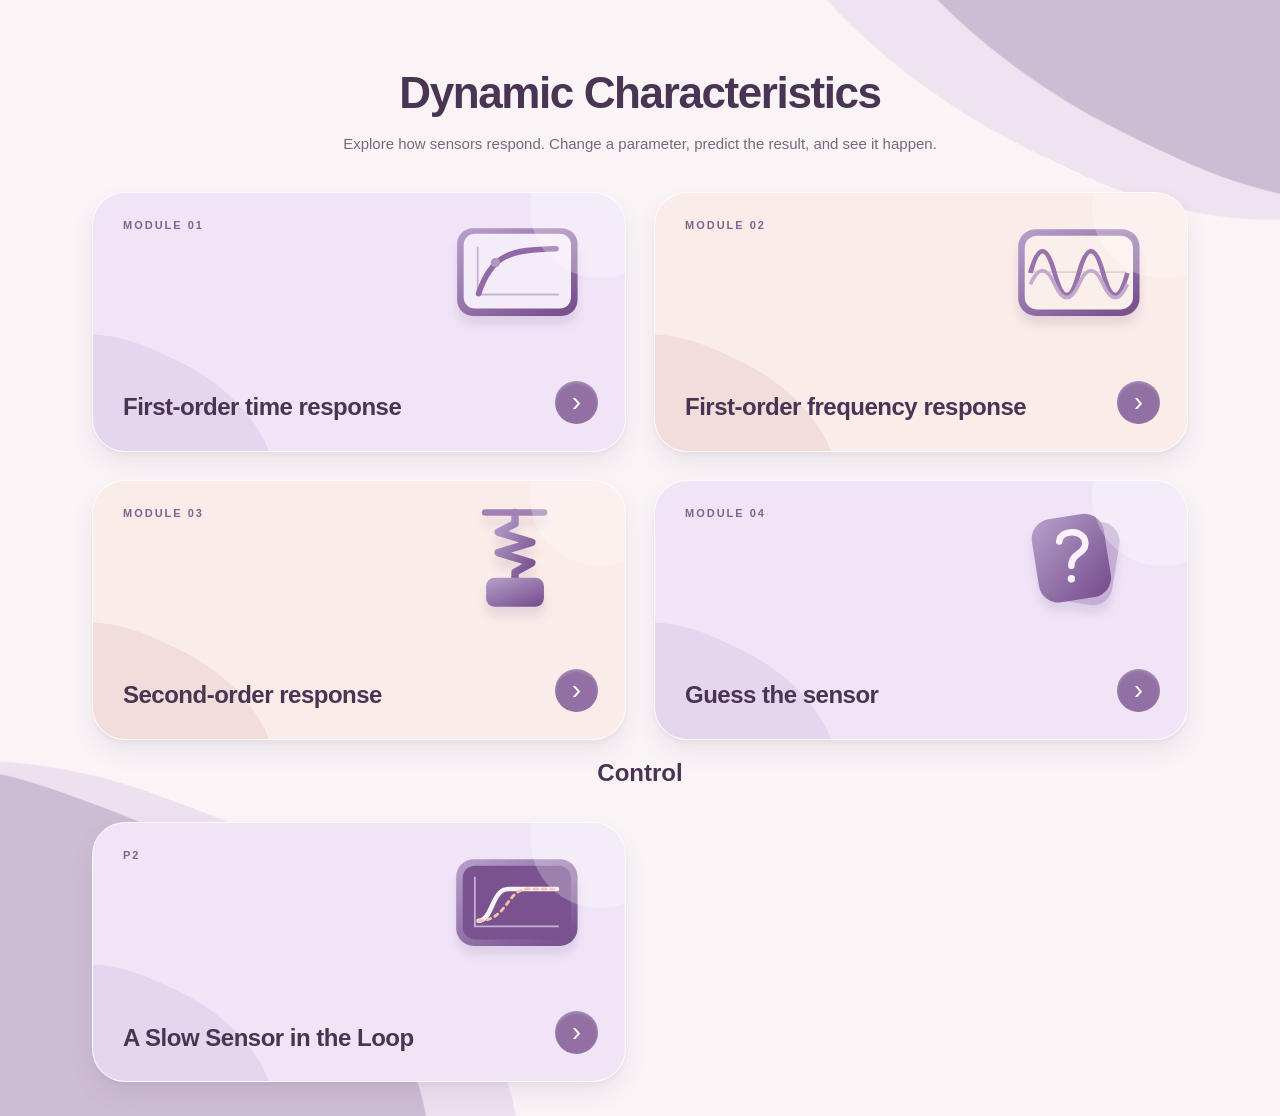
==== index.html @ b49f7ba7 "Deepen the P2 illustration colors Updated SVG elements and colors in the module card." ====
<!DOCTYPE html>
<html lang="en">
<head>
  <meta charset="UTF-8">
  <meta name="viewport" content="width=device-width, initial-scale=1">
  <title>Dynamic Characteristics · T23</title>
  <link rel="stylesheet" href="style.css">
</head>

<body>
  <!-- Shared gradient used by the SVG illustrations -->
  <svg width="0" height="0" style="position: absolute;" aria-hidden="true">
    <defs>
      <linearGradient id="purple" x2="0.8" y2="1">
        <stop stop-color="#b8a0cc" />
        <stop offset="1" stop-color="#79528f" />
      </linearGradient>
    </defs>
  </svg>

  <main>
    <header>
      <h1>Dynamic Characteristics</h1>
      <p class="intro">
        Explore how sensors respond. Change a parameter,
        predict the result, and see it happen.
      </p>
    </header>

    <!-- Links to the four modules -->
    <div class="modules-grid">
      <a class="module-card" href="module1.html">
        <span class="module-number">MODULE 01</span>

        <svg class="module-icon" viewBox="0 0 160 120" aria-hidden="true">
          <rect x="18" y="12" width="129" height="94" rx="17" fill="url(#purple)" />
          <rect x="25" y="18" width="115" height="80" rx="12" fill="#f5ecfa" />
          <path d="M40 32 V83 H127" fill="none" stroke="#c8b3d6" stroke-width="2" />
          <path
            d="M41 82 C55 40 75 35 124 34"
            fill="none"
            stroke="#9169a6"
            stroke-width="6"
            stroke-linecap="round"
          />
          <circle cx="59" cy="49" r="5" fill="#b394c5" />
        </svg>

        <h2>First-order time response</h2>
        <span class="arrow" aria-hidden="true">›</span>
      </a>

      <a class="module-card pink-card" href="module2.html">
        <span class="module-number">MODULE 02</span>

        <svg class="module-icon" viewBox="0 0 160 120" aria-hidden="true">
          <rect x="17" y="13" width="130" height="93" rx="19" fill="url(#purple)" />
          <rect x="24" y="20" width="116" height="79" rx="13" fill="#fbefeb" />
          <path d="M30 59 H133" stroke="#e4cedd" stroke-width="2" />
          <path
            d="M30 60 Q43 13 56 60 T82 60 T108 60 T134 60"
            fill="none"
            stroke="#9973ac"
            stroke-width="5"
          />
          <path
            d="M30 72 Q43 43 56 72 T82 72 T108 72 T134 72"
            fill="none"
            stroke="#c4a9ce"
            stroke-width="4"
          />
        </svg>

        <h2>First-order frequency response</h2>
        <span class="arrow" aria-hidden="true">›</span>
      </a>

      <a class="module-card pink-card" href="module3.html">
        <span class="module-number">MODULE 03</span>

        <svg class="module-icon" viewBox="0 0 160 120" aria-hidden="true">
          <path
            d="M80 8 V20 L62 29 L98 40 L62 51 L98 62 L80 72 V82"
            fill="none"
            stroke="url(#purple)"
            stroke-width="8"
            stroke-linecap="round"
            stroke-linejoin="round"
          />
          <rect x="49" y="78" width="62" height="31" rx="9" fill="url(#purple)" />
          <path d="M48 8 H111" stroke="#a181b5" stroke-width="7" stroke-linecap="round" />
        </svg>

        <h2>Second-order response</h2>
        <span class="arrow" aria-hidden="true">›</span>
      </a>

      <a class="module-card" href="module4.html">
        <span class="module-number">MODULE 04</span>

        <svg class="module-icon" viewBox="0 0 160 120" aria-hidden="true">
          <rect
            x="44" y="15" width="78" height="90" rx="21"
            transform="rotate(9 83 60)"
            fill="#c5aed5"
          />
          <rect
            x="35" y="12" width="78" height="90" rx="21"
            transform="rotate(-9 74 57)"
            fill="url(#purple)"
          />
          <path
            d="M61 39 C62 25 89 26 89 41 C89 53 74 51 74 65"
            fill="none"
            stroke="#faf1fd"
            stroke-width="7"
            stroke-linecap="round"
          />
          <circle cx="74" cy="79" r="4" fill="#faf1fd" />
        </svg>

        <h2>Guess the sensor</h2>
        <span class="arrow" aria-hidden="true">›</span>
      </a>
    </div>
    <section id="control" aria-labelledby="control-heading">
      <header><h2 id="control-heading">Control</h2></header>
      <div class="modules-grid">
        <a class="module-card" href="p2.html">
          <span class="module-number">P2</span>
          <svg class="module-icon" viewBox="0 0 160 120" aria-hidden="true">
            <rect x="17" y="13" width="130" height="93" rx="19" fill="url(#purple)" />
            <rect x="24" y="20" width="116" height="79" rx="13" fill="#79528f" />
            <path d="M37 32 V85 H127" fill="none" stroke="#c5aed5" stroke-width="2" />
            <path d="M41 79 C56 79 55 45 73 45 H125" fill="none" stroke="#faf1fd" stroke-width="5" stroke-linecap="round" />
            <path d="M41 79 C72 79 71 45 94 45 H125" fill="none" stroke="#f5c3a5" stroke-width="3" stroke-linecap="round" stroke-dasharray="4 5" />
          </svg>

          <h2>A Slow Sensor in the Loop</h2>
          <span class="arrow" aria-hidden="true">›</span>
        </a>
      </div>
    </section>
  </main>
</body>
</html>
---- style.css ----
/* Page appearance */
* {
  box-sizing: border-box;
}

body {
  margin: 0;
  min-height: 100vh;
  background: #faf4f7;
  color: #493553;
  font-family: "Segoe UI", Arial, sans-serif;
  isolation: isolate;
}

/* Decorative background shapes */
body::before,
body::after {
  content: "";
  position: fixed;
  z-index: -1;
  width: 65vw;
  height: 40vw;
  border-radius: 45% 55% 40% 60%;
  background: #b6a0c2;
  opacity: 0.65;
  pointer-events: none;
}

body::before {
  right: -26vw;
  top: -29vw;
  transform: rotate(25deg);
  box-shadow: -80px 55px 0 #e7dcec;
}

body::after {
  left: -30vw;
  bottom: -32vw;
  transform: rotate(20deg);
  box-shadow: 85px -30px 0 #e6d8ed;
}

/* Page heading */
main {
  max-width: 1160px;
  margin: auto;
  padding: 55px 32px 34px;
}

header {
  text-align: center;
  margin-bottom: 35px;
}

.course-name {
  font-size: 12px;
  font-weight: 600;
  letter-spacing: 3px;
  text-transform: uppercase;
  color: #80618e;
}

h1 {
  margin: 13px 0;
  font-size: clamp(29px, 4vw, 44px);
  font-weight: 600;
  letter-spacing: -1.4px;
}

.intro {
  margin: 0;
  font-size: 15px;
  line-height: 1.7;
  color: #78687e;
}

/* Module cards */
.modules-grid {
  display: grid;
  grid-template-columns: 1fr 1fr;
  gap: 28px;
}

.module-card {
  position: relative;
  display: flex;
  flex-direction: column;
  justify-content: space-between;
  min-height: 260px;
  padding: 26px 30px 28px;
  border: 1px solid #ffffffdc;
  border-radius: 33px;
  background: #f0e5f7;
  box-shadow:
    0 12px 23px #5b3d6c17,
    0 3px 5px #5b3d6c0c;
  overflow: hidden;
  text-decoration: none;
  color: inherit;
  transition: transform 0.2s, box-shadow 0.2s;
}

.pink-card {
  background: #faece8;
}

.module-card::before {
  content: "";
  position: absolute;
  width: 300px;
  height: 210px;
  left: -110px;
  bottom: -110px;
  border-radius: 50% 60% 35% 70%;
  background: #d8c4e5;
  opacity: 0.46;
  transform: rotate(25deg);
  pointer-events: none;
}

.pink-card::before {
  background: #eacac8;
}

.module-card::after {
  content: "";
  position: absolute;
  width: 140px;
  height: 140px;
  right: -45px;
  top: -55px;
  border-radius: 50%;
  background: #fff4;
  pointer-events: none;
}

.module-card:hover {
  transform: translateY(-5px);
  box-shadow: 0 17px 30px #5b3d6c24;
}

.module-card:focus-visible {
  outline: 3px solid #78518e;
  outline-offset: 5px;
}

.module-number {
  position: relative;
  font-size: 11px;
  font-weight: 700;
  letter-spacing: 2px;
  color: #81628f;
}

.module-icon {
  position: absolute;
  right: 35px;
  top: 24px;
  width: 150px;
  height: 112px;
  filter: drop-shadow(0 9px 5px #6f478a23);
}

.module-card h2 {
  position: relative;
  margin: 110px 55px 0 0;
  font-size: 24px;
  font-weight: 600;
  letter-spacing: -0.5px;
  line-height: 1.3;
}

.arrow {
  position: absolute;
  right: 27px;
  bottom: 27px;
  display: grid;
  place-items: center;
  width: 43px;
  height: 43px;
  border-radius: 50%;
  background: #9270a4;
  color: white;
  font-size: 27px;
  box-shadow: inset 0 2px 3px #ffffff35;
}

footer {
  margin-top: 29px;
  text-align: center;
  font-size: 11px;
  letter-spacing: 0.9px;
  color: #8d7a94;
}

/* Mobile layout */
@media (max-width: 680px) {
  main {
    padding: 32px 20px;
  }

  header {
    margin-bottom: 27px;
  }

  h1 {
    letter-spacing: -0.8px;
  }

  .modules-grid {
    grid-template-columns: 1fr;
    gap: 20px;
  }

  .module-card {
    min-height: 245px;
    padding: 25px;
  }

  .module-card h2 {
    font-size: 23px;
  }

  footer {
    line-height: 1.8;
  }
}

@media (prefers-reduced-motion: reduce) {
  .module-card {
    transition: none;
  }

  .module-card:hover {
    transform: none;
  }
}
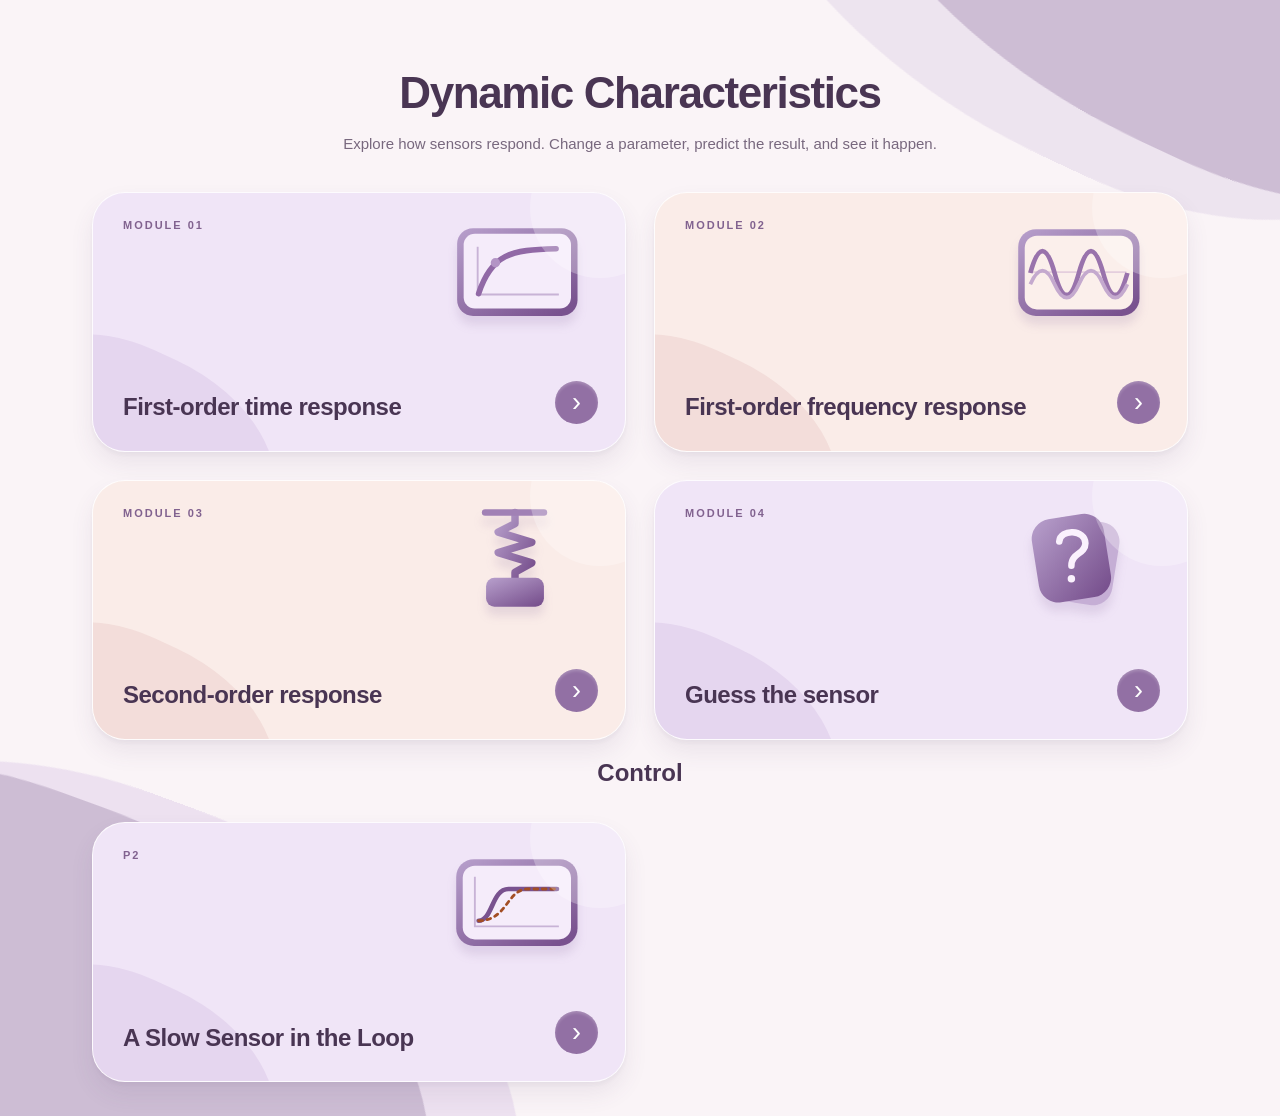
==== commit d07f5c16: "Restore the original P2 illustration palette" ====
--- a/index.html
+++ b/index.html
@@ -130,10 +130,10 @@
           <span class="module-number">P2</span>
           <svg class="module-icon" viewBox="0 0 160 120" aria-hidden="true">
             <rect x="17" y="13" width="130" height="93" rx="19" fill="url(#purple)" />
-            <rect x="24" y="20" width="116" height="79" rx="13" fill="#79528f" />
-            <path d="M37 32 V85 H127" fill="none" stroke="#c5aed5" stroke-width="2" />
-            <path d="M41 79 C56 79 55 45 73 45 H125" fill="none" stroke="#faf1fd" stroke-width="5" stroke-linecap="round" />
-            <path d="M41 79 C72 79 71 45 94 45 H125" fill="none" stroke="#f5c3a5" stroke-width="3" stroke-linecap="round" stroke-dasharray="4 5" />
+            <rect x="24" y="20" width="116" height="79" rx="13" fill="#f5ecfa" />
+            <path d="M37 32 V85 H127" fill="none" stroke="#c8b3d6" stroke-width="2" />
+            <path d="M41 79 C56 79 55 45 73 45 H125" fill="none" stroke="#79528f" stroke-width="5" stroke-linecap="round" />
+            <path d="M41 79 C72 79 71 45 94 45 H125" fill="none" stroke="#a34e24" stroke-width="3" stroke-linecap="round" stroke-dasharray="4 5" />
           </svg>
 
           <h2>A Slow Sensor in the Loop</h2>
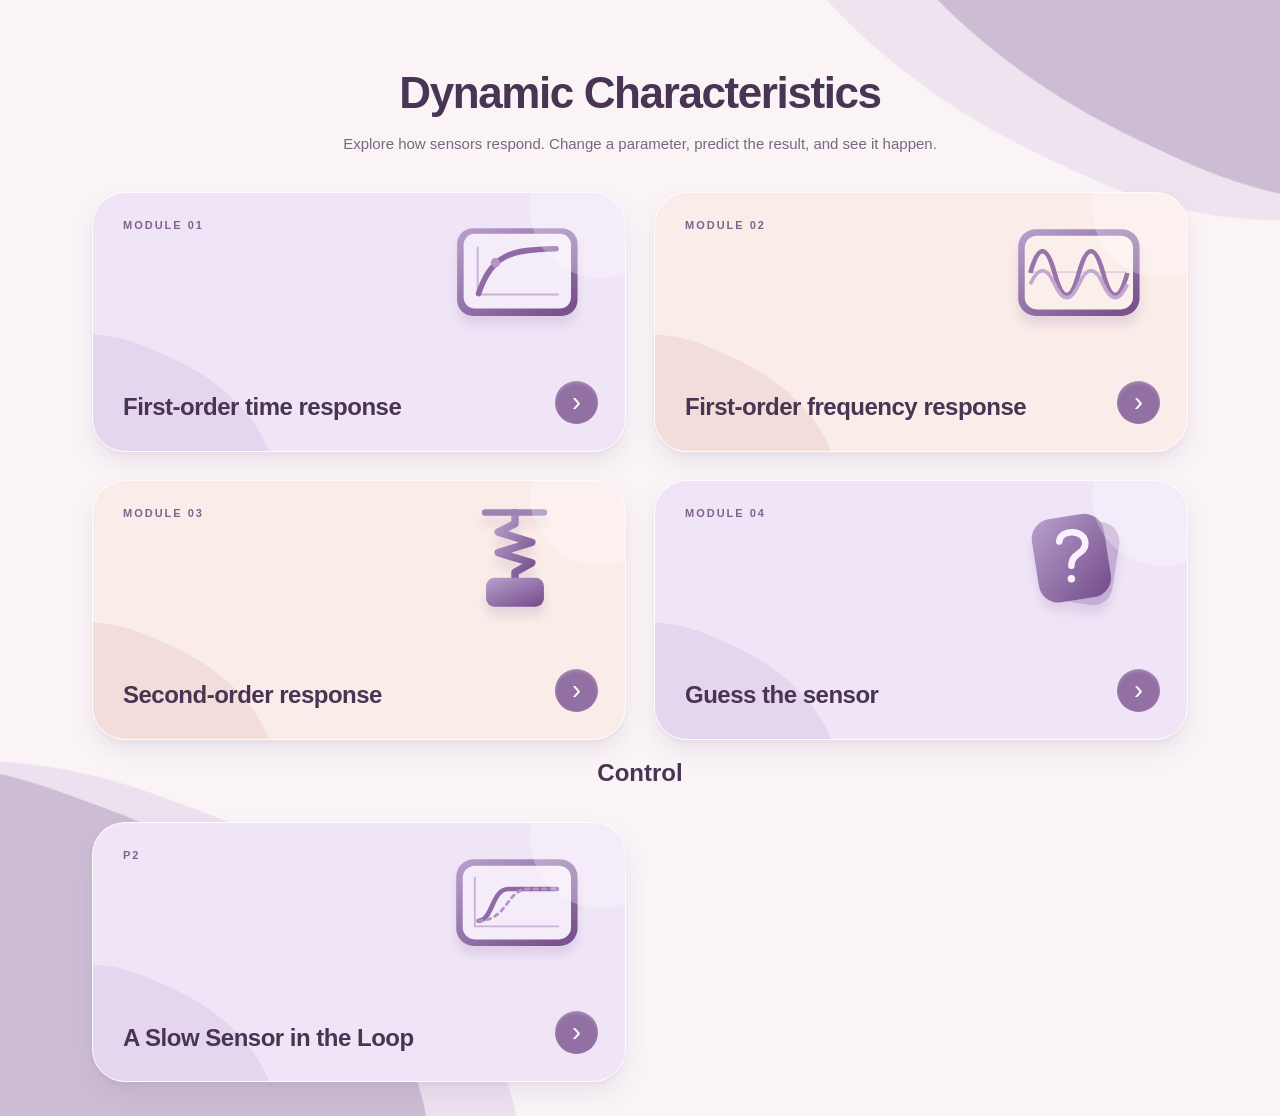
==== commit 8450c95e: "Match P2 illustration to Module 1 palette" ====
--- a/index.html
+++ b/index.html
@@ -132,8 +132,8 @@
             <rect x="17" y="13" width="130" height="93" rx="19" fill="url(#purple)" />
             <rect x="24" y="20" width="116" height="79" rx="13" fill="#f5ecfa" />
             <path d="M37 32 V85 H127" fill="none" stroke="#c8b3d6" stroke-width="2" />
-            <path d="M41 79 C56 79 55 45 73 45 H125" fill="none" stroke="#79528f" stroke-width="5" stroke-linecap="round" />
-            <path d="M41 79 C72 79 71 45 94 45 H125" fill="none" stroke="#a34e24" stroke-width="3" stroke-linecap="round" stroke-dasharray="4 5" />
+            <path d="M41 79 C56 79 55 45 73 45 H125" fill="none" stroke="#9169a6" stroke-width="5" stroke-linecap="round" />
+            <path d="M41 79 C72 79 71 45 94 45 H125" fill="none" stroke="#b394c5" stroke-width="3" stroke-linecap="round" stroke-dasharray="4 5" />
           </svg>
 
           <h2>A Slow Sensor in the Loop</h2>
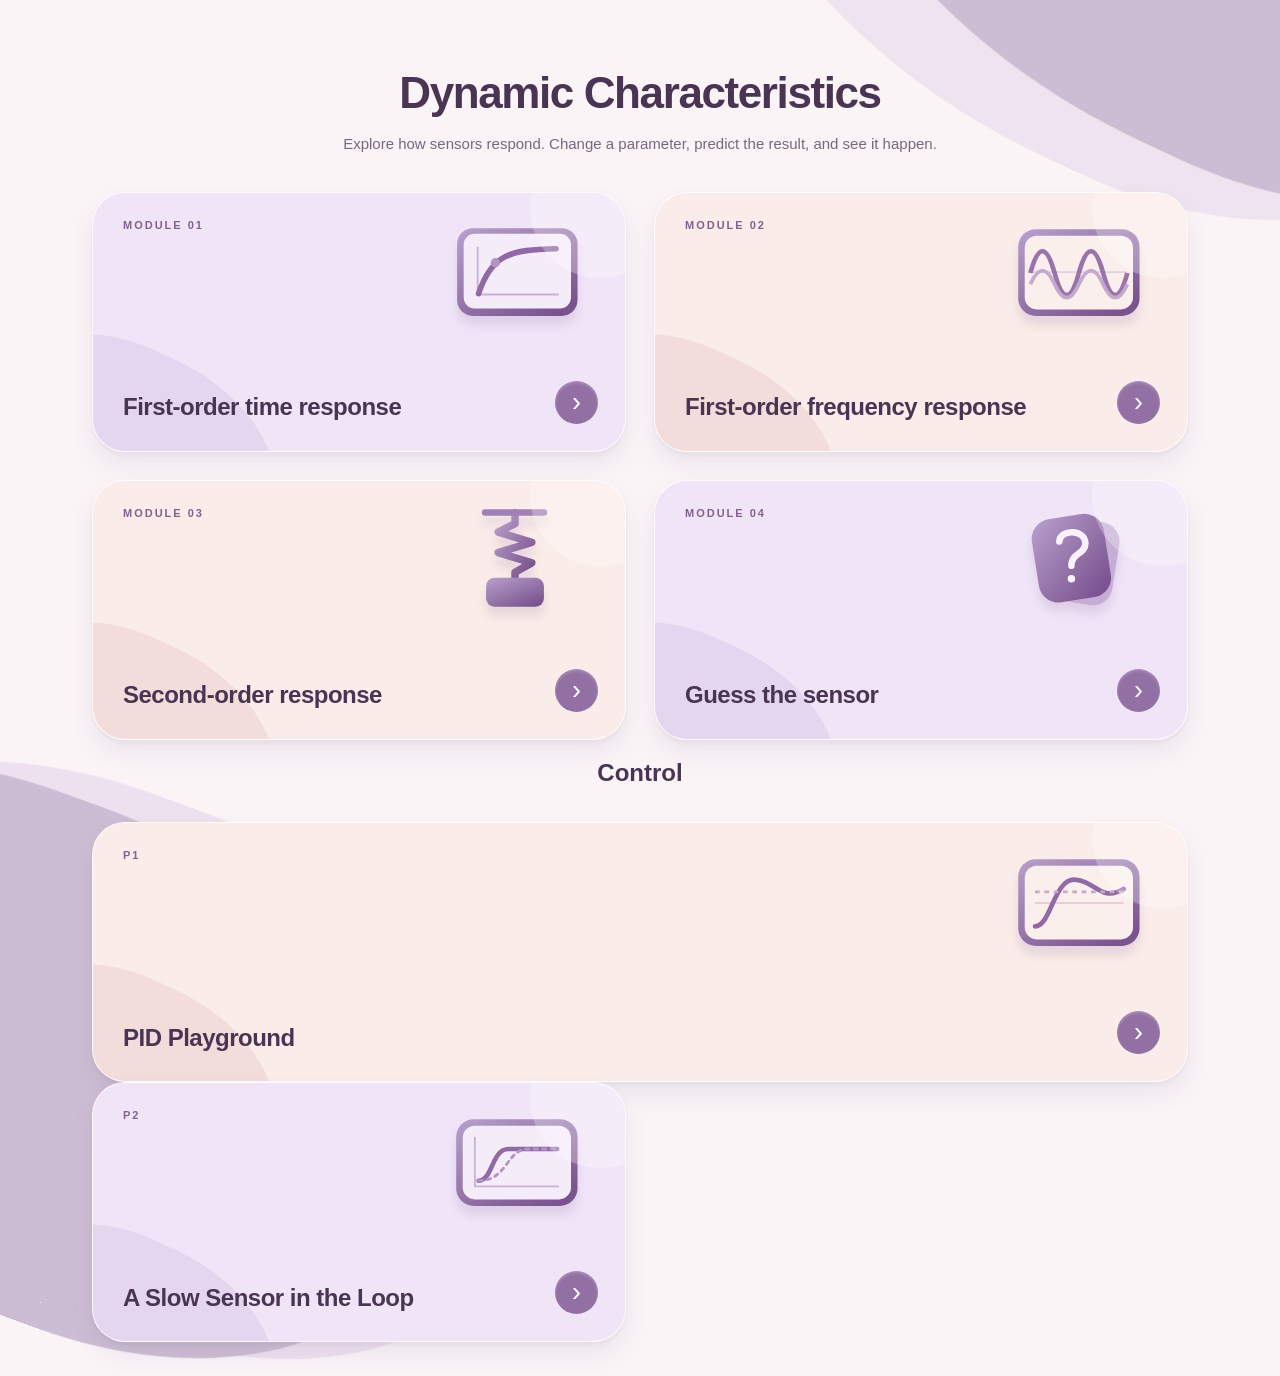
==== commit 18193da9: "Update index.html" ====
--- a/index.html
+++ b/index.html
@@ -125,6 +125,39 @@
     </div>
     <section id="control" aria-labelledby="control-heading">
       <header><h2 id="control-heading">Control</h2></header>
+      
+<a class="module-card pink-card" href="control-p1.html">
+  <span class="module-number">P1</span>
+
+  <svg class="module-icon" viewBox="0 0 160 120"
+       aria-hidden="true">
+    <rect x="17" y="13" width="130" height="93"
+          rx="19" fill="url(#purple)" />
+
+    <rect x="24" y="20" width="116" height="79"
+          rx="13" fill="#fbefeb" />
+
+    <path d="M35 60 H130"
+          stroke="#e4cedd" stroke-width="2" />
+
+    <path d="M35 85 C52 85 55 35 77 35
+             S105 60 130 45"
+          fill="none"
+          stroke="#9169a6"
+          stroke-width="5"
+          stroke-linecap="round" />
+
+    <path d="M35 48 H130"
+          fill="none"
+          stroke="#c4a9ce"
+          stroke-width="3"
+          stroke-dasharray="5 5" />
+  </svg>
+
+  <h2>PID Playground</h2>
+  <span class="arrow" aria-hidden="true">›</span>
+</a>
+
       <div class="modules-grid">
         <a class="module-card" href="p2.html">
           <span class="module-number">P2</span>
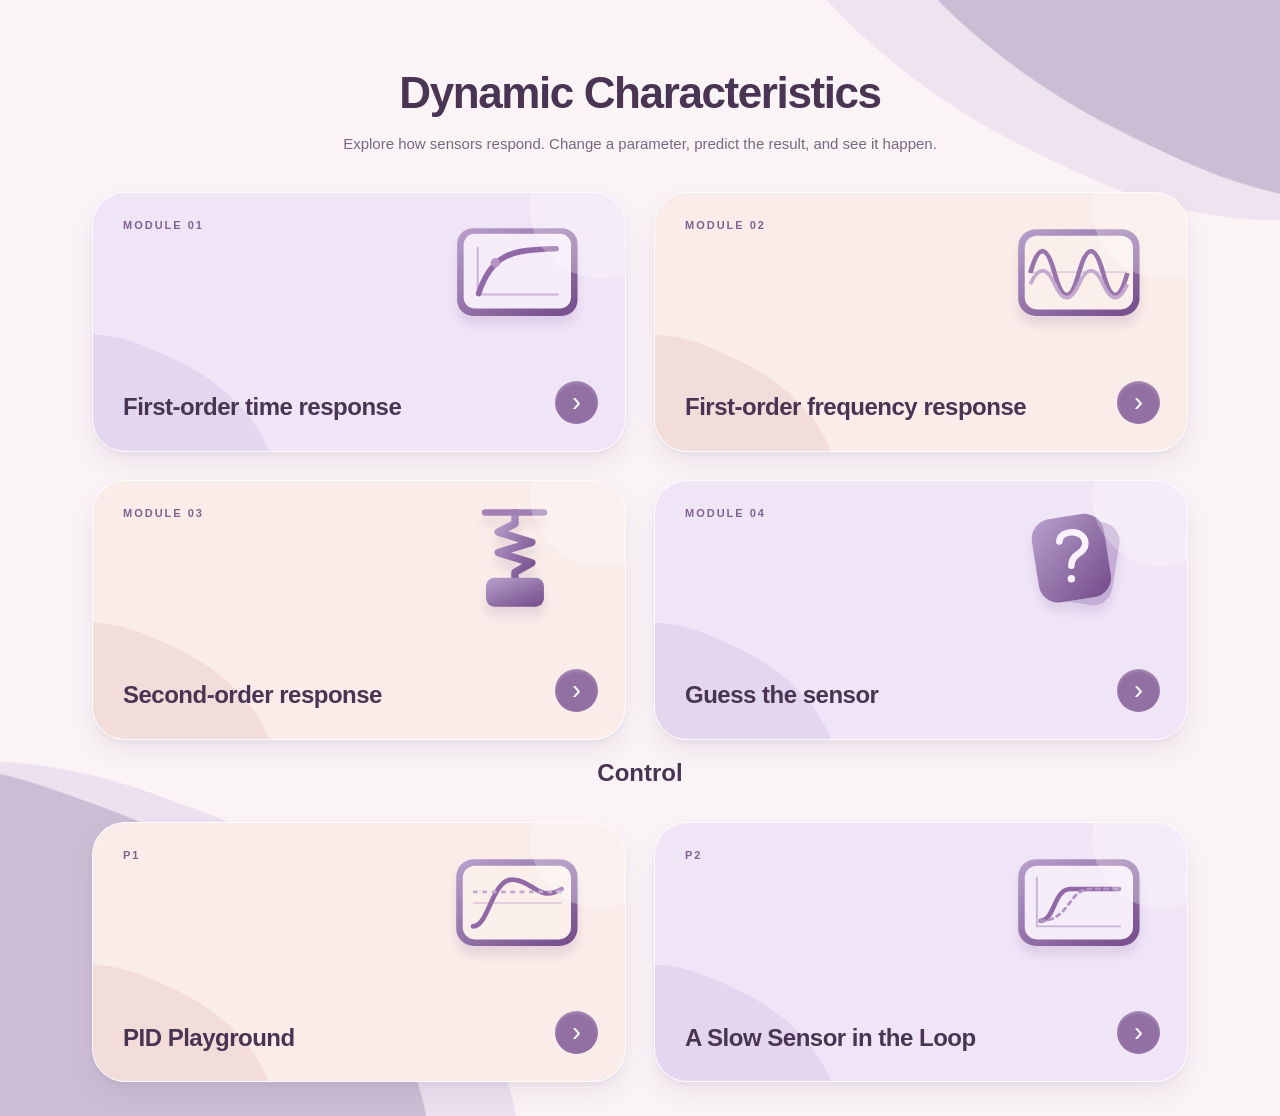
==== commit 839c41e2: "Update index.html" ====
--- a/index.html
+++ b/index.html
@@ -126,6 +126,8 @@
     <section id="control" aria-labelledby="control-heading">
       <header><h2 id="control-heading">Control</h2></header>
       
+   <div class="modules-grid">
+      
 <a class="module-card pink-card" href="control-p1.html">
   <span class="module-number">P1</span>
 
@@ -158,7 +160,7 @@
   <span class="arrow" aria-hidden="true">›</span>
 </a>
 
-      <div class="modules-grid">
+      
         <a class="module-card" href="p2.html">
           <span class="module-number">P2</span>
           <svg class="module-icon" viewBox="0 0 160 120" aria-hidden="true">
--- a/style.css
+++ b/style.css
@@ -234,4 +234,6 @@
   .module-card:hover {
     transform: none;
   }
-}+}
+
+}
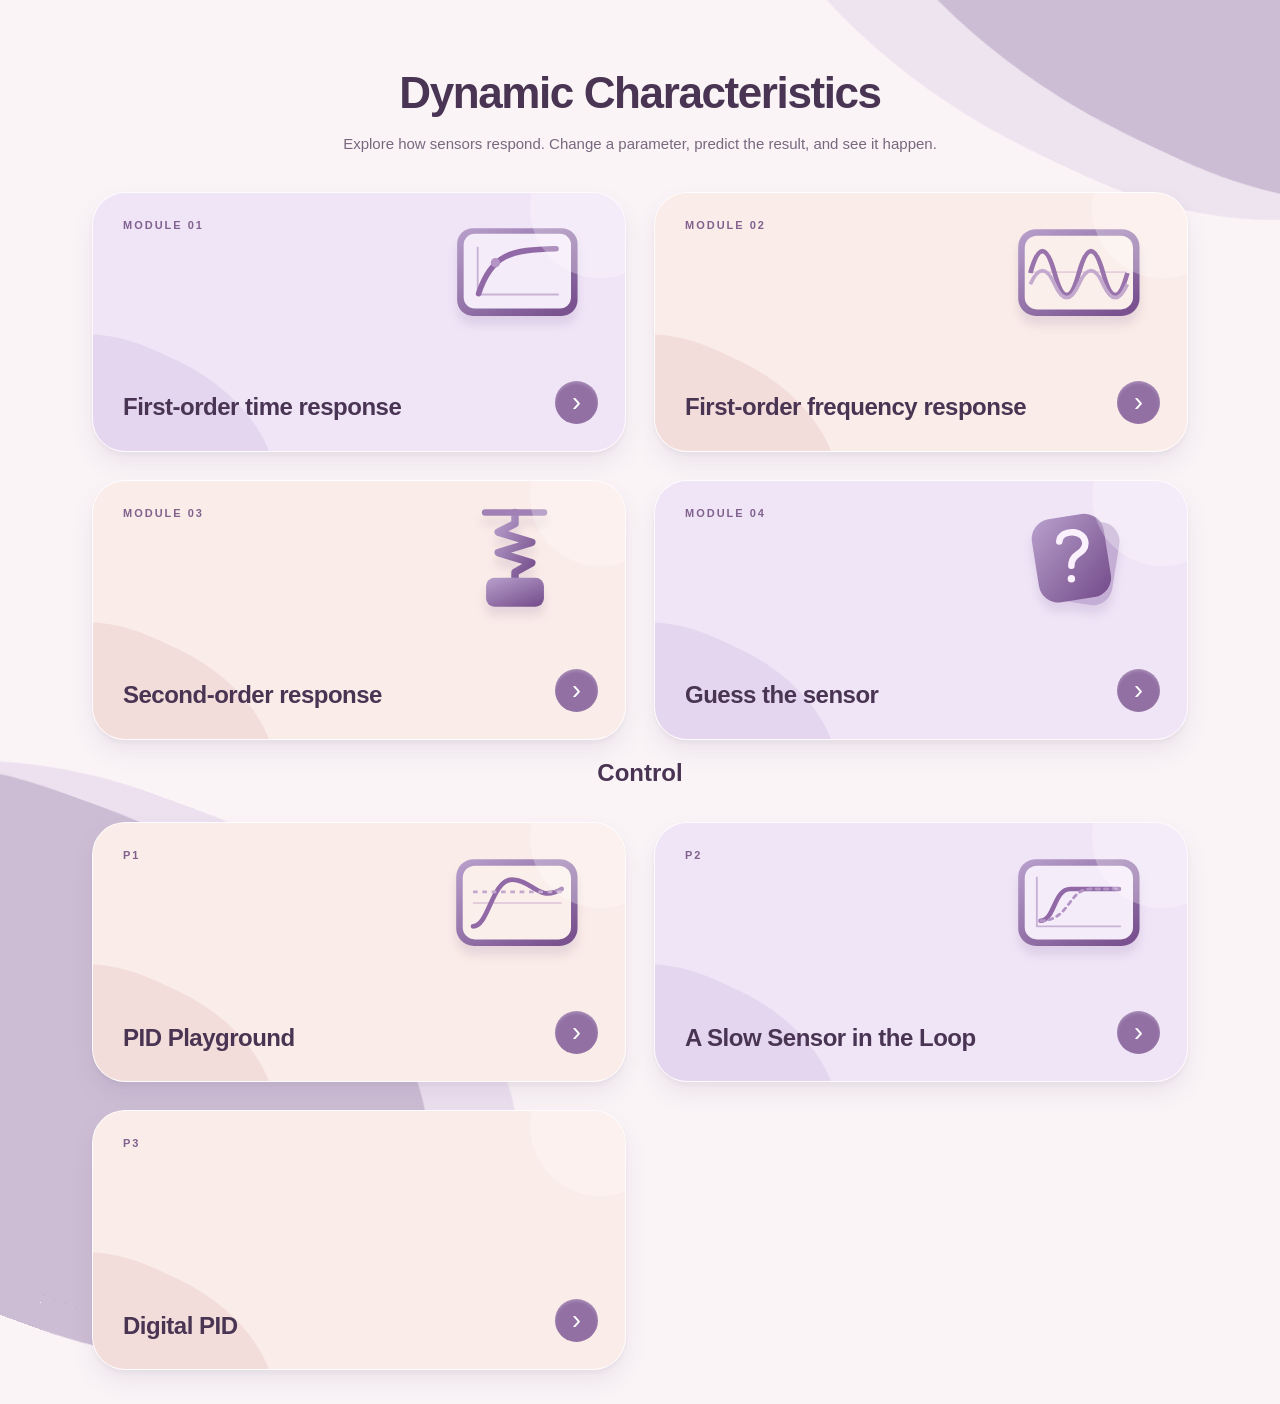
==== commit 049aabba: "P3: Digital PID page with stair-step u, Ts sweep, anti-windup and Arduino code" ====
--- a/index.html
+++ b/index.html
@@ -174,6 +174,11 @@
           <h2>A Slow Sensor in the Loop</h2>
           <span class="arrow" aria-hidden="true">›</span>
         </a>
+          <a class="module-card pink-card" href="control-p3.html">
+          <span class="module-number">P3</span>
+          <h2>Digital PID</h2>
+          <span class="arrow" aria-hidden="true">›</span>
+        </a>
       </div>
     </section>
   </main>
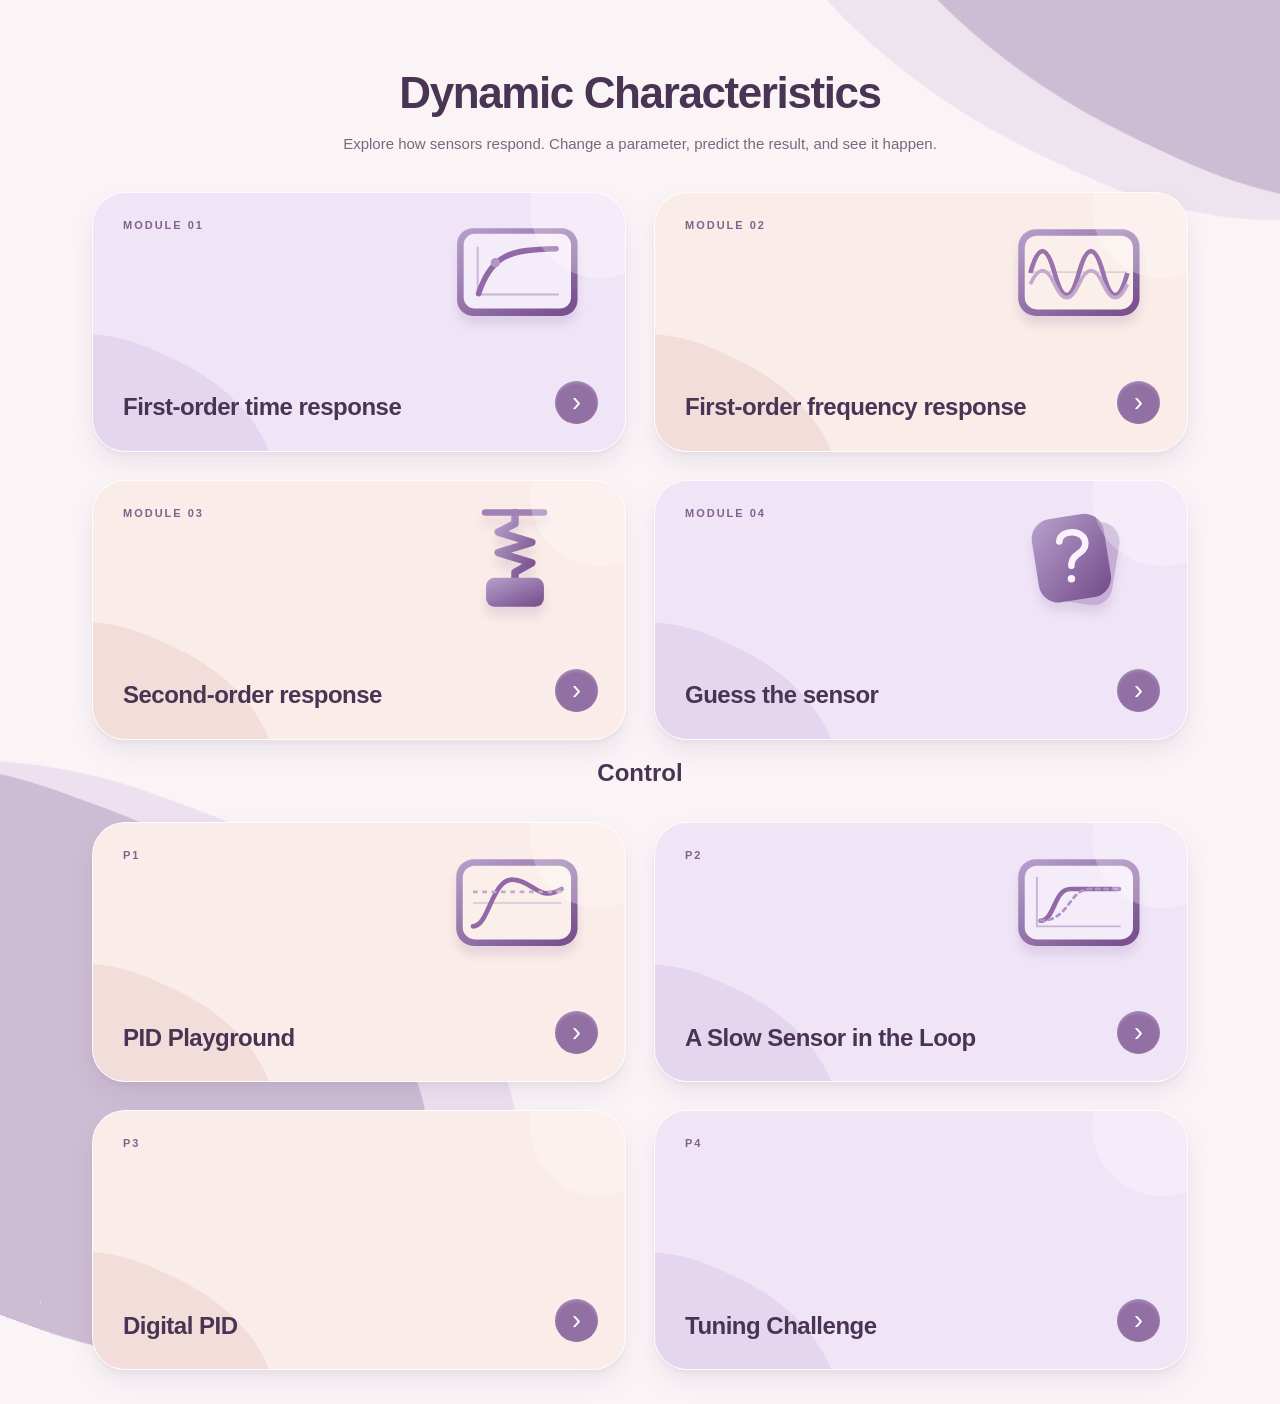
==== commit 48508c9b: "Add P4 Tuning Challenge" ====
--- a/index.html
+++ b/index.html
@@ -1,3 +1,4 @@
+
 <!DOCTYPE html>
 <html lang="en">
 <head>
@@ -123,44 +124,49 @@
         <span class="arrow" aria-hidden="true">›</span>
       </a>
     </div>
+
+    <!-- Control Toolkit -->
     <section id="control" aria-labelledby="control-heading">
-      <header><h2 id="control-heading">Control</h2></header>
-      
-   <div class="modules-grid">
-      
-<a class="module-card pink-card" href="control-p1.html">
-  <span class="module-number">P1</span>
-
-  <svg class="module-icon" viewBox="0 0 160 120"
-       aria-hidden="true">
-    <rect x="17" y="13" width="130" height="93"
-          rx="19" fill="url(#purple)" />
-
-    <rect x="24" y="20" width="116" height="79"
-          rx="13" fill="#fbefeb" />
-
-    <path d="M35 60 H130"
-          stroke="#e4cedd" stroke-width="2" />
-
-    <path d="M35 85 C52 85 55 35 77 35
-             S105 60 130 45"
-          fill="none"
-          stroke="#9169a6"
-          stroke-width="5"
-          stroke-linecap="round" />
-
-    <path d="M35 48 H130"
-          fill="none"
-          stroke="#c4a9ce"
-          stroke-width="3"
-          stroke-dasharray="5 5" />
-  </svg>
-
-  <h2>PID Playground</h2>
-  <span class="arrow" aria-hidden="true">›</span>
-</a>
-
-      
+      <header>
+        <h2 id="control-heading">Control</h2>
+      </header>
+
+      <div class="modules-grid">
+
+        <!-- P1 -->
+        <a class="module-card pink-card" href="control-p1.html">
+          <span class="module-number">P1</span>
+
+          <svg class="module-icon" viewBox="0 0 160 120"
+               aria-hidden="true">
+            <rect x="17" y="13" width="130" height="93"
+                  rx="19" fill="url(#purple)" />
+
+            <rect x="24" y="20" width="116" height="79"
+                  rx="13" fill="#fbefeb" />
+
+            <path d="M35 60 H130"
+                  stroke="#e4cedd" stroke-width="2" />
+
+            <path d="M35 85 C52 85 55 35 77 35
+                     S105 60 130 45"
+                  fill="none"
+                  stroke="#9169a6"
+                  stroke-width="5"
+                  stroke-linecap="round" />
+
+            <path d="M35 48 H130"
+                  fill="none"
+                  stroke="#c4a9ce"
+                  stroke-width="3"
+                  stroke-dasharray="5 5" />
+          </svg>
+
+          <h2>PID Playground</h2>
+          <span class="arrow" aria-hidden="true">›</span>
+        </a>
+
+        <!-- P2 -->
         <a class="module-card" href="p2.html">
           <span class="module-number">P2</span>
           <svg class="module-icon" viewBox="0 0 160 120" aria-hidden="true">
@@ -174,11 +180,21 @@
           <h2>A Slow Sensor in the Loop</h2>
           <span class="arrow" aria-hidden="true">›</span>
         </a>
-          <a class="module-card pink-card" href="control-p3.html">
+
+        <!-- P3 -->
+        <a class="module-card pink-card" href="control-p3.html">
           <span class="module-number">P3</span>
           <h2>Digital PID</h2>
           <span class="arrow" aria-hidden="true">›</span>
         </a>
+
+        <!-- P4 - Dania's Tuning Challenge -->
+        <a class="module-card" href="control-p4.html">
+          <span class="module-number">P4</span>
+          <h2>Tuning Challenge</h2>
+          <span class="arrow" aria-hidden="true">›</span>
+        </a>
+
       </div>
     </section>
   </main>
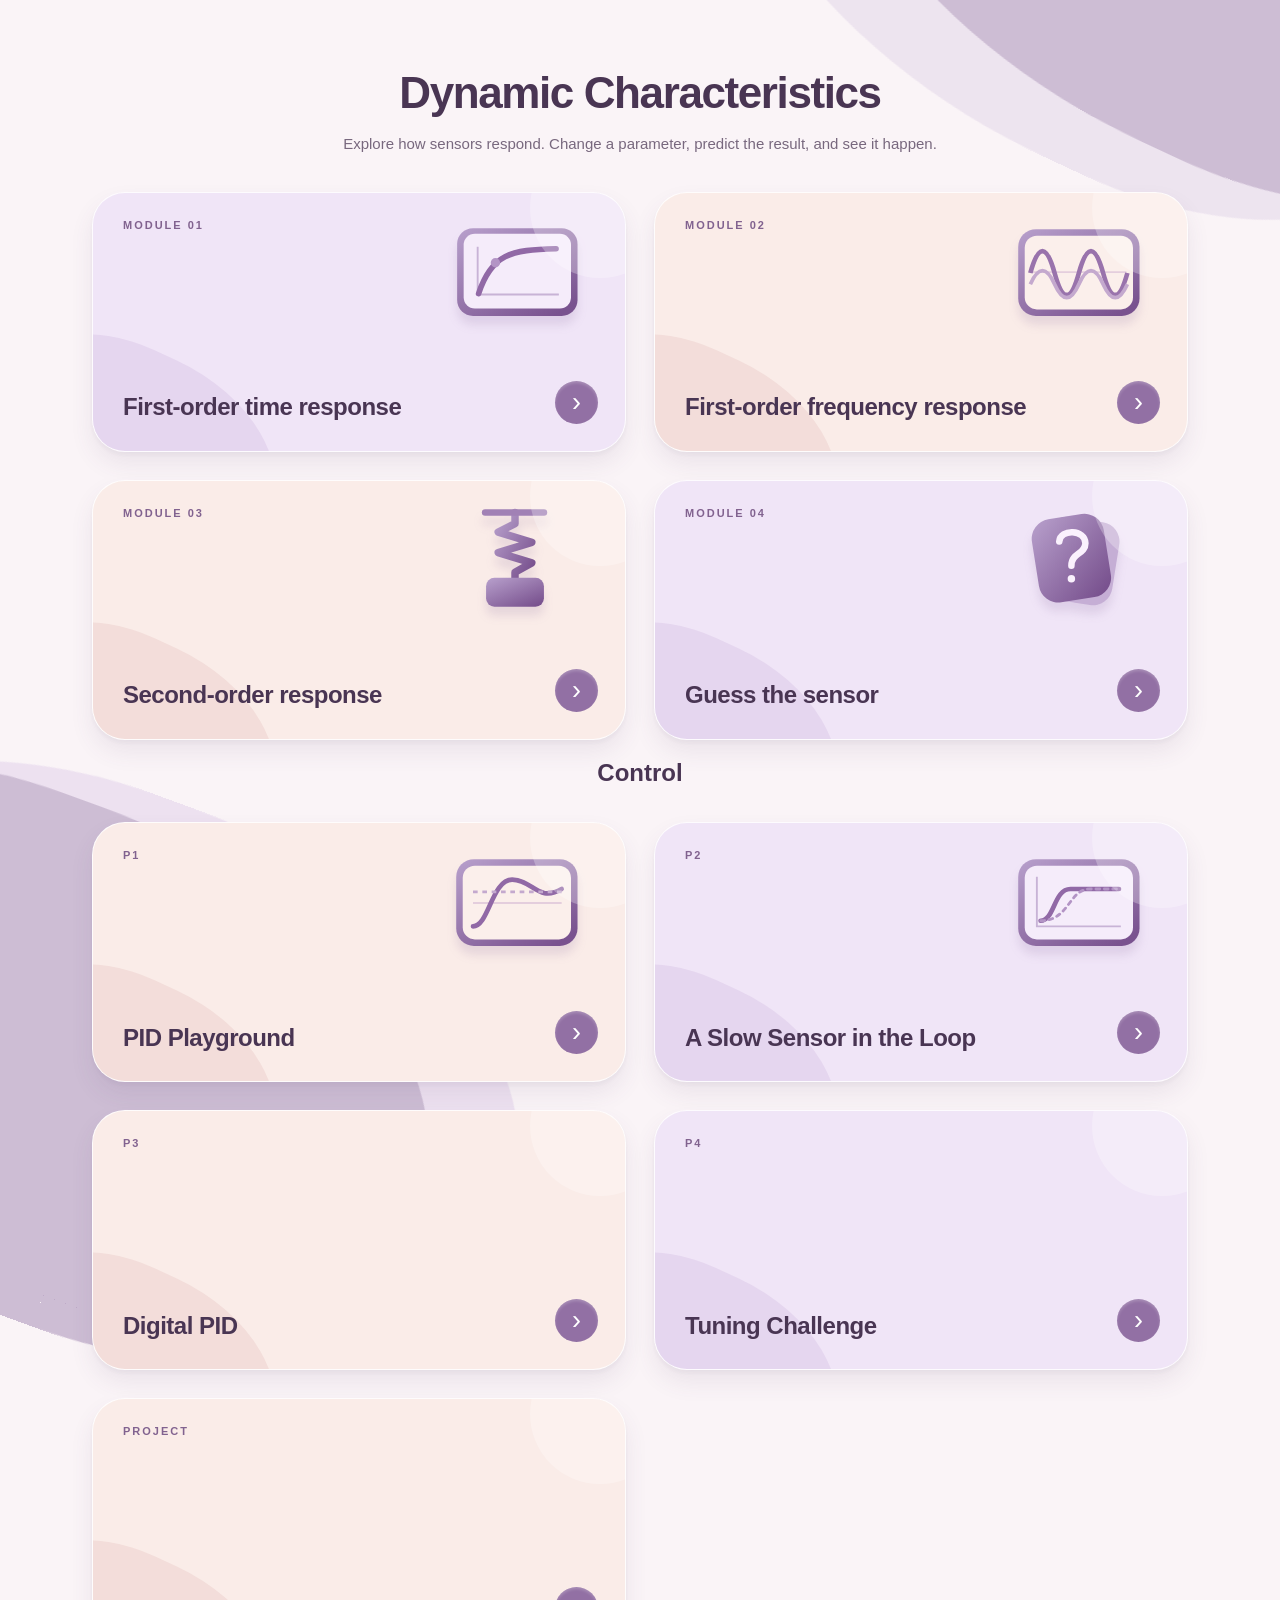
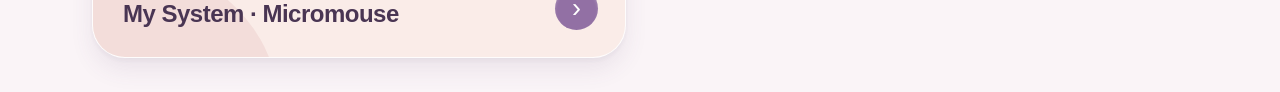
==== commit 242c6d68: "Add Micromouse PID My System page" ====
--- a/index.html
+++ b/index.html
@@ -1,4 +1,3 @@
-
 <!DOCTYPE html>
 <html lang="en">
 <head>
@@ -124,49 +123,44 @@
         <span class="arrow" aria-hidden="true">›</span>
       </a>
     </div>
+    <section id="control" aria-labelledby="control-heading">
+      <header><h2 id="control-heading">Control</h2></header>
+      
+   <div class="modules-grid">
+      
+<a class="module-card pink-card" href="control-p1.html">
+  <span class="module-number">P1</span>
 
-    <!-- Control Toolkit -->
-    <section id="control" aria-labelledby="control-heading">
-      <header>
-        <h2 id="control-heading">Control</h2>
-      </header>
+  <svg class="module-icon" viewBox="0 0 160 120"
+       aria-hidden="true">
+    <rect x="17" y="13" width="130" height="93"
+          rx="19" fill="url(#purple)" />
 
-      <div class="modules-grid">
+    <rect x="24" y="20" width="116" height="79"
+          rx="13" fill="#fbefeb" />
 
-        <!-- P1 -->
-        <a class="module-card pink-card" href="control-p1.html">
-          <span class="module-number">P1</span>
+    <path d="M35 60 H130"
+          stroke="#e4cedd" stroke-width="2" />
 
-          <svg class="module-icon" viewBox="0 0 160 120"
-               aria-hidden="true">
-            <rect x="17" y="13" width="130" height="93"
-                  rx="19" fill="url(#purple)" />
+    <path d="M35 85 C52 85 55 35 77 35
+             S105 60 130 45"
+          fill="none"
+          stroke="#9169a6"
+          stroke-width="5"
+          stroke-linecap="round" />
 
-            <rect x="24" y="20" width="116" height="79"
-                  rx="13" fill="#fbefeb" />
+    <path d="M35 48 H130"
+          fill="none"
+          stroke="#c4a9ce"
+          stroke-width="3"
+          stroke-dasharray="5 5" />
+  </svg>
 
-            <path d="M35 60 H130"
-                  stroke="#e4cedd" stroke-width="2" />
+  <h2>PID Playground</h2>
+  <span class="arrow" aria-hidden="true">›</span>
+</a>
 
-            <path d="M35 85 C52 85 55 35 77 35
-                     S105 60 130 45"
-                  fill="none"
-                  stroke="#9169a6"
-                  stroke-width="5"
-                  stroke-linecap="round" />
-
-            <path d="M35 48 H130"
-                  fill="none"
-                  stroke="#c4a9ce"
-                  stroke-width="3"
-                  stroke-dasharray="5 5" />
-          </svg>
-
-          <h2>PID Playground</h2>
-          <span class="arrow" aria-hidden="true">›</span>
-        </a>
-
-        <!-- P2 -->
+      
         <a class="module-card" href="p2.html">
           <span class="module-number">P2</span>
           <svg class="module-icon" viewBox="0 0 160 120" aria-hidden="true">
@@ -180,21 +174,21 @@
           <h2>A Slow Sensor in the Loop</h2>
           <span class="arrow" aria-hidden="true">›</span>
         </a>
-
-        <!-- P3 -->
-        <a class="module-card pink-card" href="control-p3.html">
+          <a class="module-card pink-card" href="control-p3.html">
           <span class="module-number">P3</span>
           <h2>Digital PID</h2>
           <span class="arrow" aria-hidden="true">›</span>
         </a>
-
-        <!-- P4 - Dania's Tuning Challenge -->
-        <a class="module-card" href="control-p4.html">
+          <a class="module-card" href="control-p4.html">
           <span class="module-number">P4</span>
           <h2>Tuning Challenge</h2>
           <span class="arrow" aria-hidden="true">›</span>
         </a>
-
+          <a class="module-card pink-card" href="my-system.html">
+          <span class="module-number">PROJECT</span>
+          <h2>My System · Micromouse</h2>
+          <span class="arrow" aria-hidden="true">›</span>
+        </a>
       </div>
     </section>
   </main>
